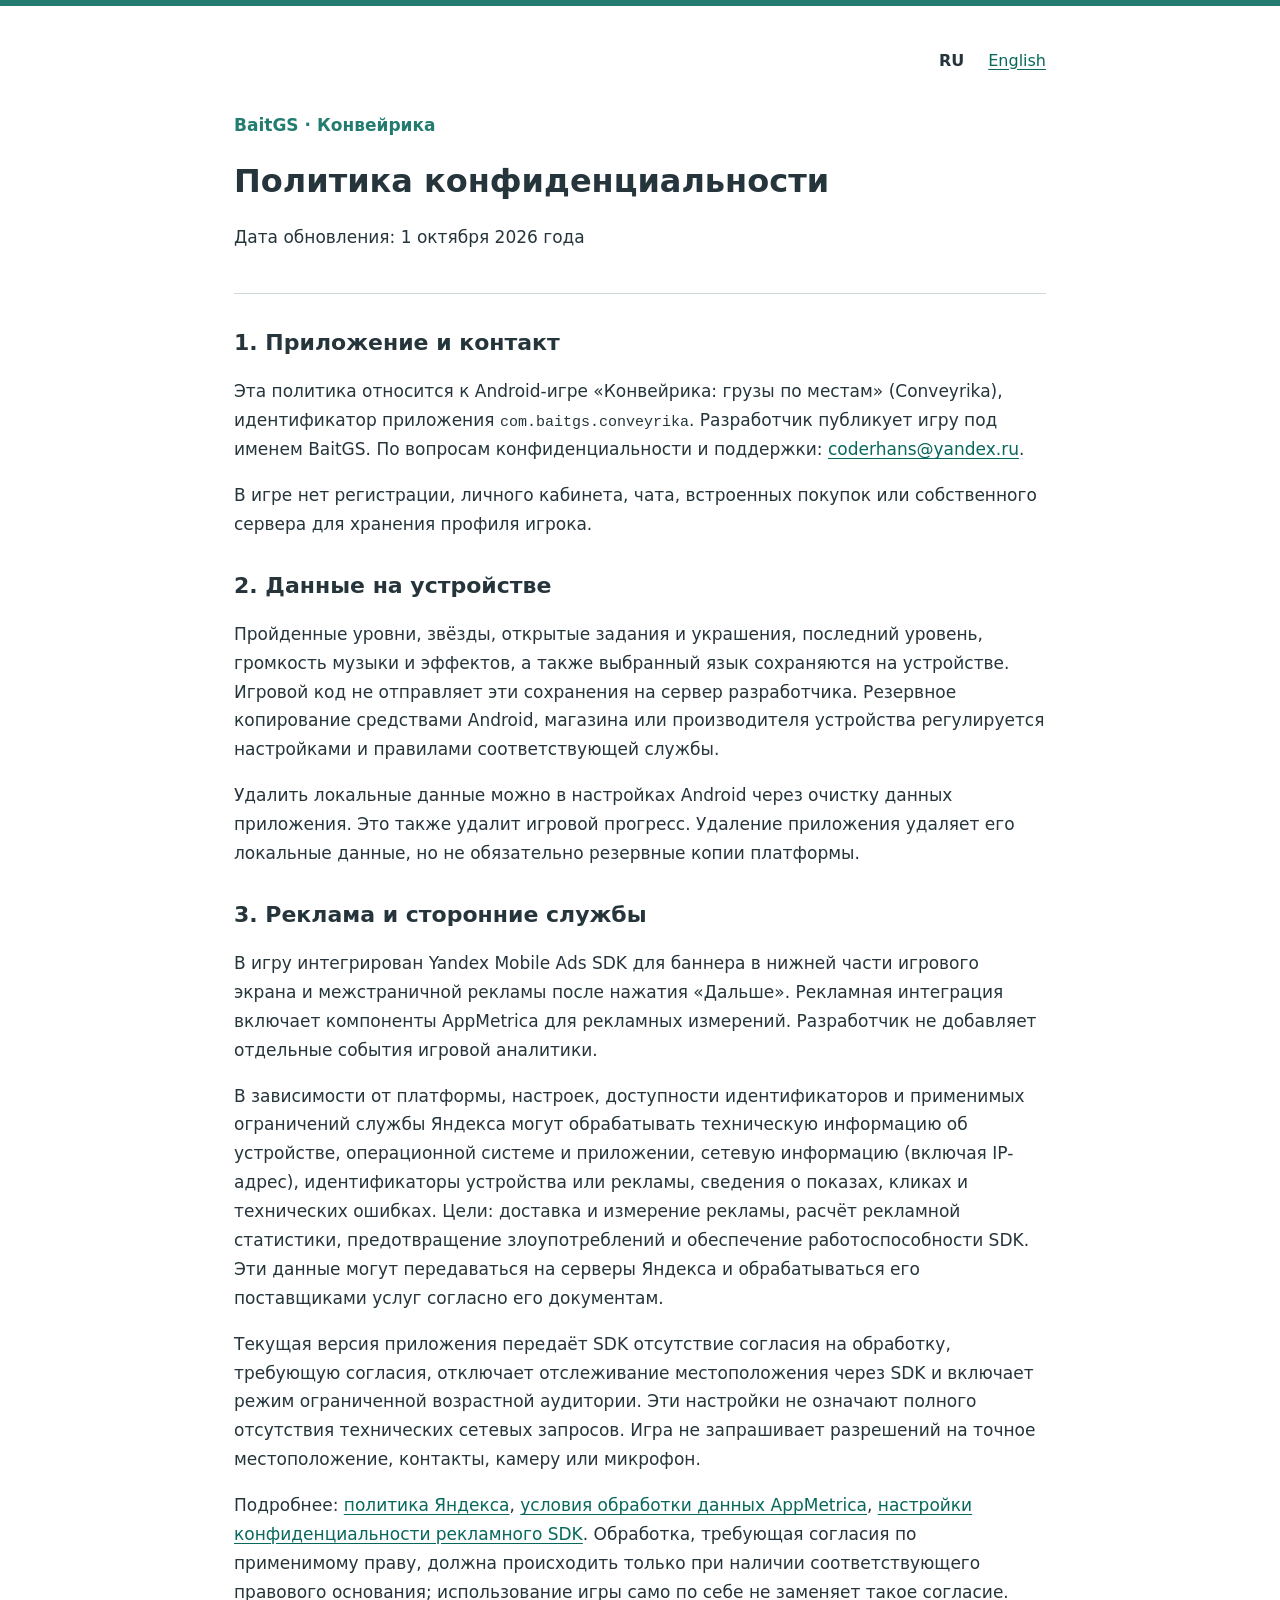
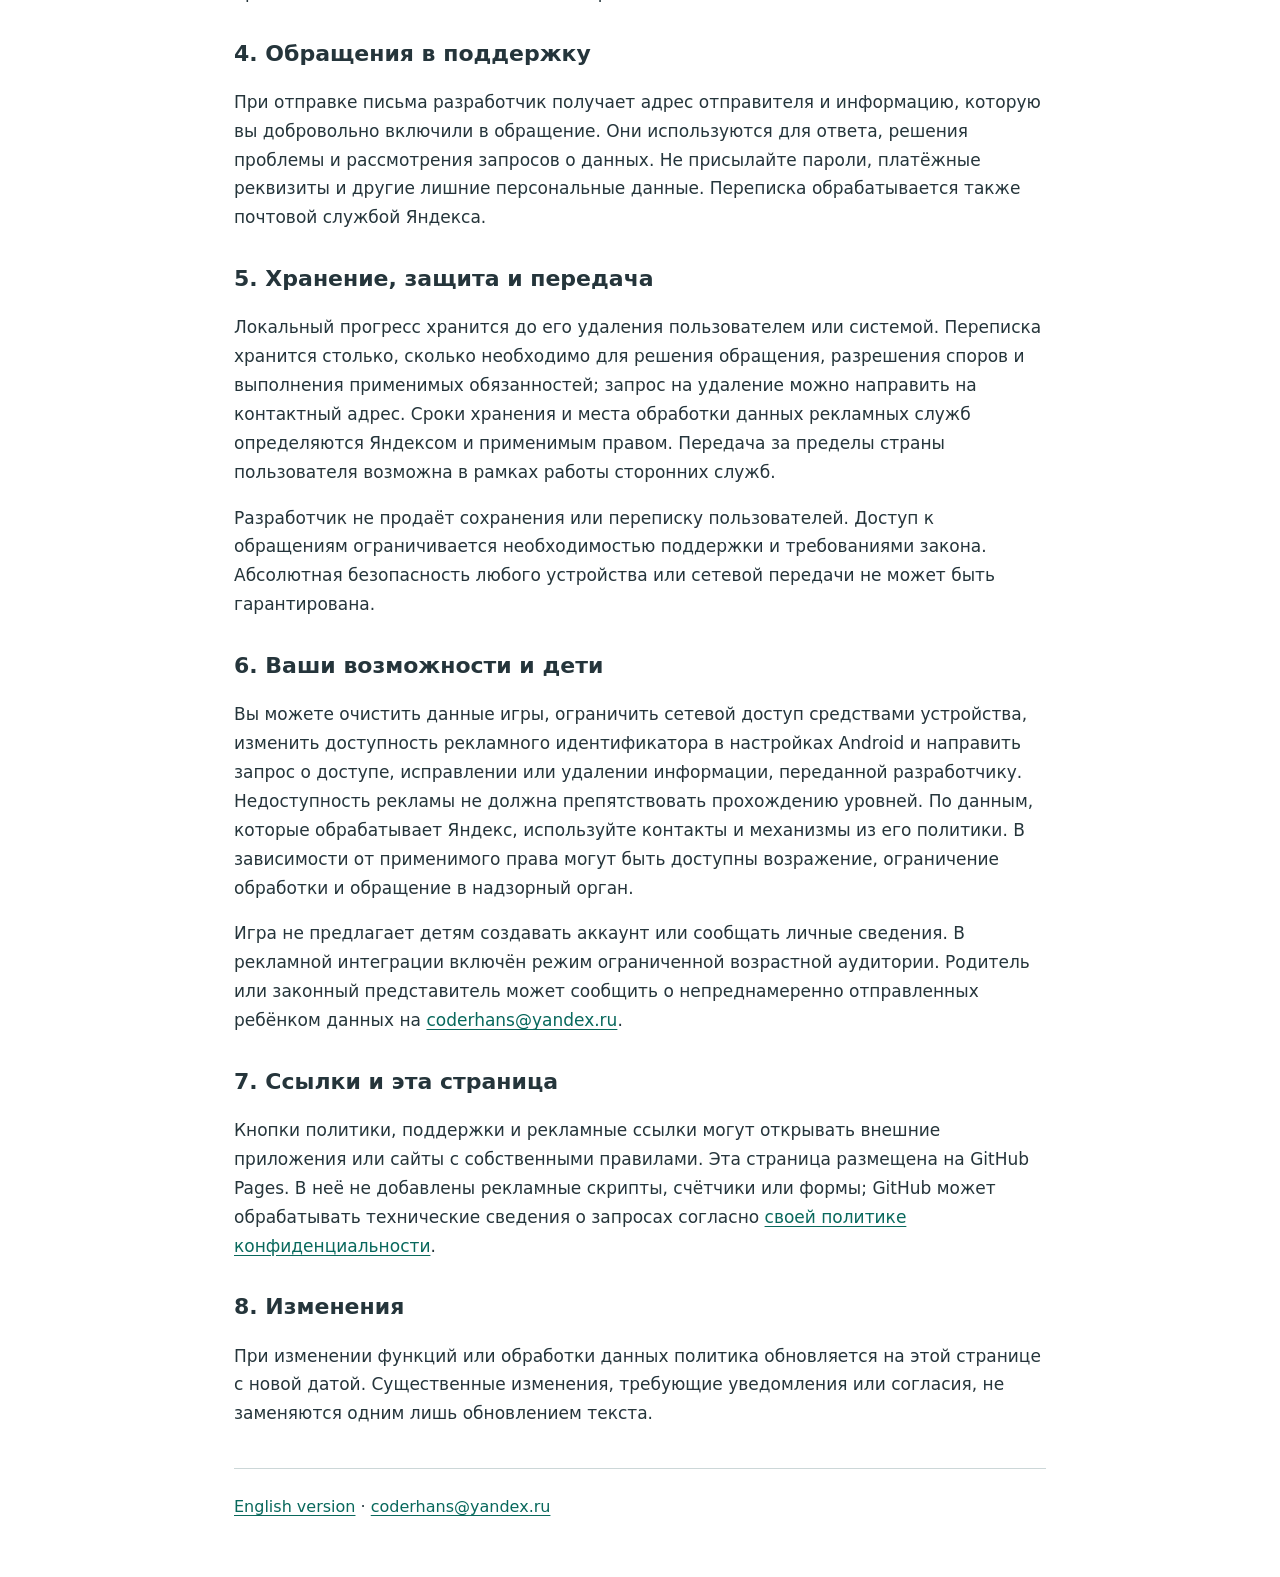
==== index.html @ af435f6a "Publish bilingual Conveyrika privacy policy" ====
<!doctype html>
<html lang="ru">
<head>
  <meta charset="utf-8">
  <meta name="viewport" content="width=device-width, initial-scale=1">
  <meta name="description" content="Политика конфиденциальности игры Конвейрика от BaitGS.">
  <title>Конвейрика | Политика конфиденциальности</title>
  <link rel="stylesheet" href="style.css">
</head>
<body>
<main>
  <nav aria-label="Язык"><strong>RU</strong><a href="en/" lang="en" hreflang="en">English</a></nav>
  <header><p class="brand">BaitGS · Конвейрика</p><h1>Политика конфиденциальности</h1><p>Дата обновления: 1 октября 2026 года</p></header>
  <section><h2>1. Приложение и контакт</h2>
  <p>Эта политика относится к Android-игре «Конвейрика: грузы по местам» (Conveyrika), идентификатор приложения <code>com.baitgs.conveyrika</code>. Разработчик публикует игру под именем BaitGS. По вопросам конфиденциальности и поддержки: <a href="mailto:coderhans@yandex.ru">coderhans@yandex.ru</a>.</p>
  <p>В игре нет регистрации, личного кабинета, чата, встроенных покупок или собственного сервера для хранения профиля игрока.</p></section>
  <section><h2>2. Данные на устройстве</h2>
  <p>Пройденные уровни, звёзды, открытые задания и украшения, последний уровень, громкость музыки и эффектов, а также выбранный язык сохраняются на устройстве. Игровой код не отправляет эти сохранения на сервер разработчика. Резервное копирование средствами Android, магазина или производителя устройства регулируется настройками и правилами соответствующей службы.</p>
  <p>Удалить локальные данные можно в настройках Android через очистку данных приложения. Это также удалит игровой прогресс. Удаление приложения удаляет его локальные данные, но не обязательно резервные копии платформы.</p></section>
  <section><h2>3. Реклама и сторонние службы</h2>
  <p>В игру интегрирован Yandex Mobile Ads SDK для баннера в нижней части игрового экрана и межстраничной рекламы после нажатия «Дальше». Рекламная интеграция включает компоненты AppMetrica для рекламных измерений. Разработчик не добавляет отдельные события игровой аналитики.</p>
  <p>В зависимости от платформы, настроек, доступности идентификаторов и применимых ограничений службы Яндекса могут обрабатывать техническую информацию об устройстве, операционной системе и приложении, сетевую информацию (включая IP-адрес), идентификаторы устройства или рекламы, сведения о показах, кликах и технических ошибках. Цели: доставка и измерение рекламы, расчёт рекламной статистики, предотвращение злоупотреблений и обеспечение работоспособности SDK. Эти данные могут передаваться на серверы Яндекса и обрабатываться его поставщиками услуг согласно его документам.</p>
  <p>Текущая версия приложения передаёт SDK отсутствие согласия на обработку, требующую согласия, отключает отслеживание местоположения через SDK и включает режим ограниченной возрастной аудитории. Эти настройки не означают полного отсутствия технических сетевых запросов. Игра не запрашивает разрешений на точное местоположение, контакты, камеру или микрофон.</p>
  <p>Подробнее: <a href="https://yandex.ru/legal/confidential/">политика Яндекса</a>, <a href="https://yandex.ru/legal/dpa_appmetrica/ru/">условия обработки данных AppMetrica</a>, <a href="https://ads.yandex.com/helpcenter/ru/dev/unity/gdpr">настройки конфиденциальности рекламного SDK</a>. Обработка, требующая согласия по применимому праву, должна происходить только при наличии соответствующего правового основания; использование игры само по себе не заменяет такое согласие.</p></section>
  <section><h2>4. Обращения в поддержку</h2>
  <p>При отправке письма разработчик получает адрес отправителя и информацию, которую вы добровольно включили в обращение. Они используются для ответа, решения проблемы и рассмотрения запросов о данных. Не присылайте пароли, платёжные реквизиты и другие лишние персональные данные. Переписка обрабатывается также почтовой службой Яндекса.</p></section>
  <section><h2>5. Хранение, защита и передача</h2>
  <p>Локальный прогресс хранится до его удаления пользователем или системой. Переписка хранится столько, сколько необходимо для решения обращения, разрешения споров и выполнения применимых обязанностей; запрос на удаление можно направить на контактный адрес. Сроки хранения и места обработки данных рекламных служб определяются Яндексом и применимым правом. Передача за пределы страны пользователя возможна в рамках работы сторонних служб.</p>
  <p>Разработчик не продаёт сохранения или переписку пользователей. Доступ к обращениям ограничивается необходимостью поддержки и требованиями закона. Абсолютная безопасность любого устройства или сетевой передачи не может быть гарантирована.</p></section>
  <section><h2>6. Ваши возможности и дети</h2>
  <p>Вы можете очистить данные игры, ограничить сетевой доступ средствами устройства, изменить доступность рекламного идентификатора в настройках Android и направить запрос о доступе, исправлении или удалении информации, переданной разработчику. Недоступность рекламы не должна препятствовать прохождению уровней. По данным, которые обрабатывает Яндекс, используйте контакты и механизмы из его политики. В зависимости от применимого права могут быть доступны возражение, ограничение обработки и обращение в надзорный орган.</p>
  <p>Игра не предлагает детям создавать аккаунт или сообщать личные сведения. В рекламной интеграции включён режим ограниченной возрастной аудитории. Родитель или законный представитель может сообщить о непреднамеренно отправленных ребёнком данных на <a href="mailto:coderhans@yandex.ru">coderhans@yandex.ru</a>.</p></section>
  <section><h2>7. Ссылки и эта страница</h2>
  <p>Кнопки политики, поддержки и рекламные ссылки могут открывать внешние приложения или сайты с собственными правилами. Эта страница размещена на GitHub Pages. В неё не добавлены рекламные скрипты, счётчики или формы; GitHub может обрабатывать технические сведения о запросах согласно <a href="https://docs.github.com/en/site-policy/privacy-policies/github-general-privacy-statement">своей политике конфиденциальности</a>.</p></section>
  <section><h2>8. Изменения</h2><p>При изменении функций или обработки данных политика обновляется на этой странице с новой датой. Существенные изменения, требующие уведомления или согласия, не заменяются одним лишь обновлением текста.</p></section>
  <footer><a href="en/" lang="en">English version</a> · <a href="mailto:coderhans@yandex.ru">coderhans@yandex.ru</a></footer>
</main>
</body>
</html>
---- style.css ----
:root { color-scheme: light; font-family: system-ui, sans-serif; color: #25353b; background: #fff; letter-spacing: 0; }
* { box-sizing: border-box; }
body { margin: 0; border-top: 6px solid #247c70; }
main { max-width: 860px; margin: auto; padding: 32px 24px 56px; }
nav { display: flex; justify-content: flex-end; align-items: center; gap: 24px; min-height: 44px; }
header { border-bottom: 1px solid #ccd7d8; margin-bottom: 34px; padding: 12px 0 24px; }
.brand { color: #247c70; font-weight: 700; }
h1 { font-size: 32px; line-height: 1.25; overflow-wrap: anywhere; }
h2 { font-size: 22px; line-height: 1.4; margin-top: 32px; }
p { font-size: 17px; line-height: 1.7; }
a { color: #08685c; text-underline-offset: 3px; overflow-wrap: anywhere; }
a:focus-visible { outline: 3px solid #ad6620; outline-offset: 5px; }
code { font-size: 15px; overflow-wrap: anywhere; }
footer { margin-top: 40px; border-top: 1px solid #ccd7d8; padding-top: 24px; line-height: 1.8; }
@media (max-width: 480px) { main { padding: 20px 20px 40px; } h1 { font-size: 28px; } }
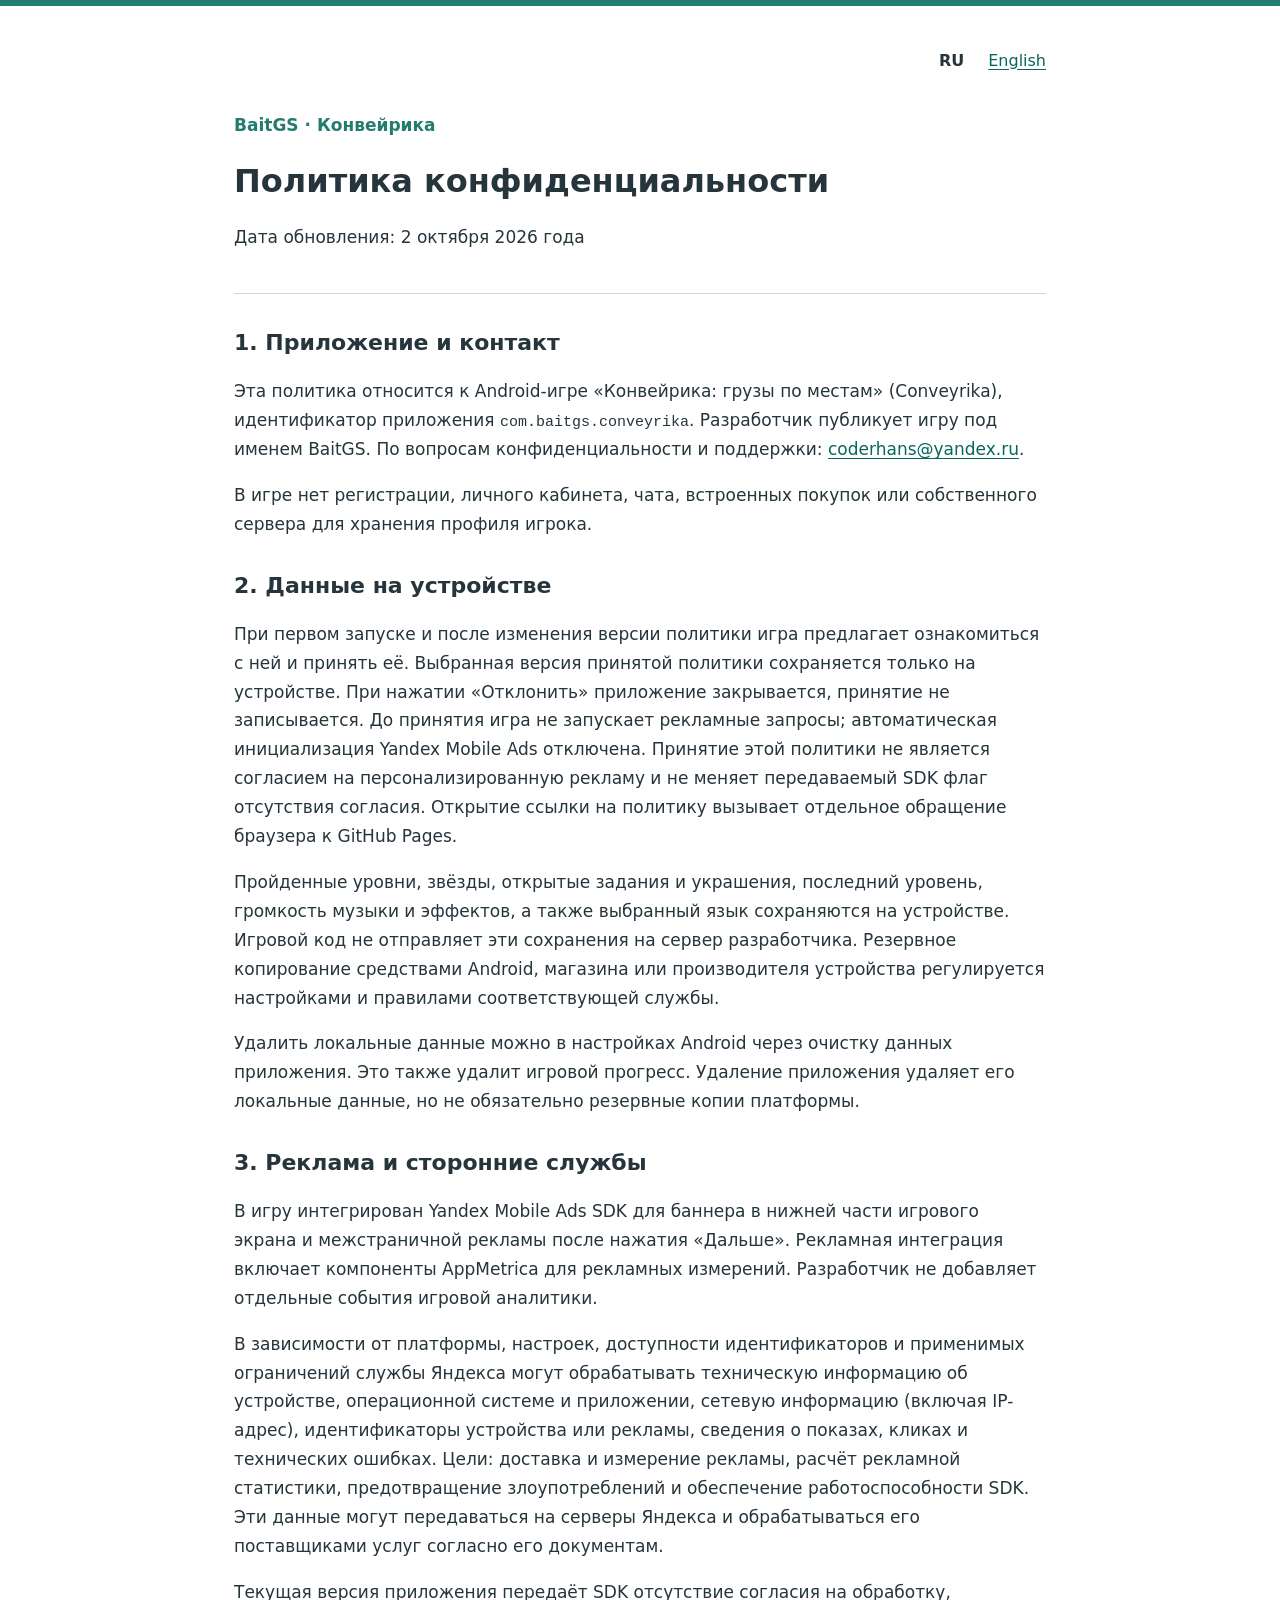
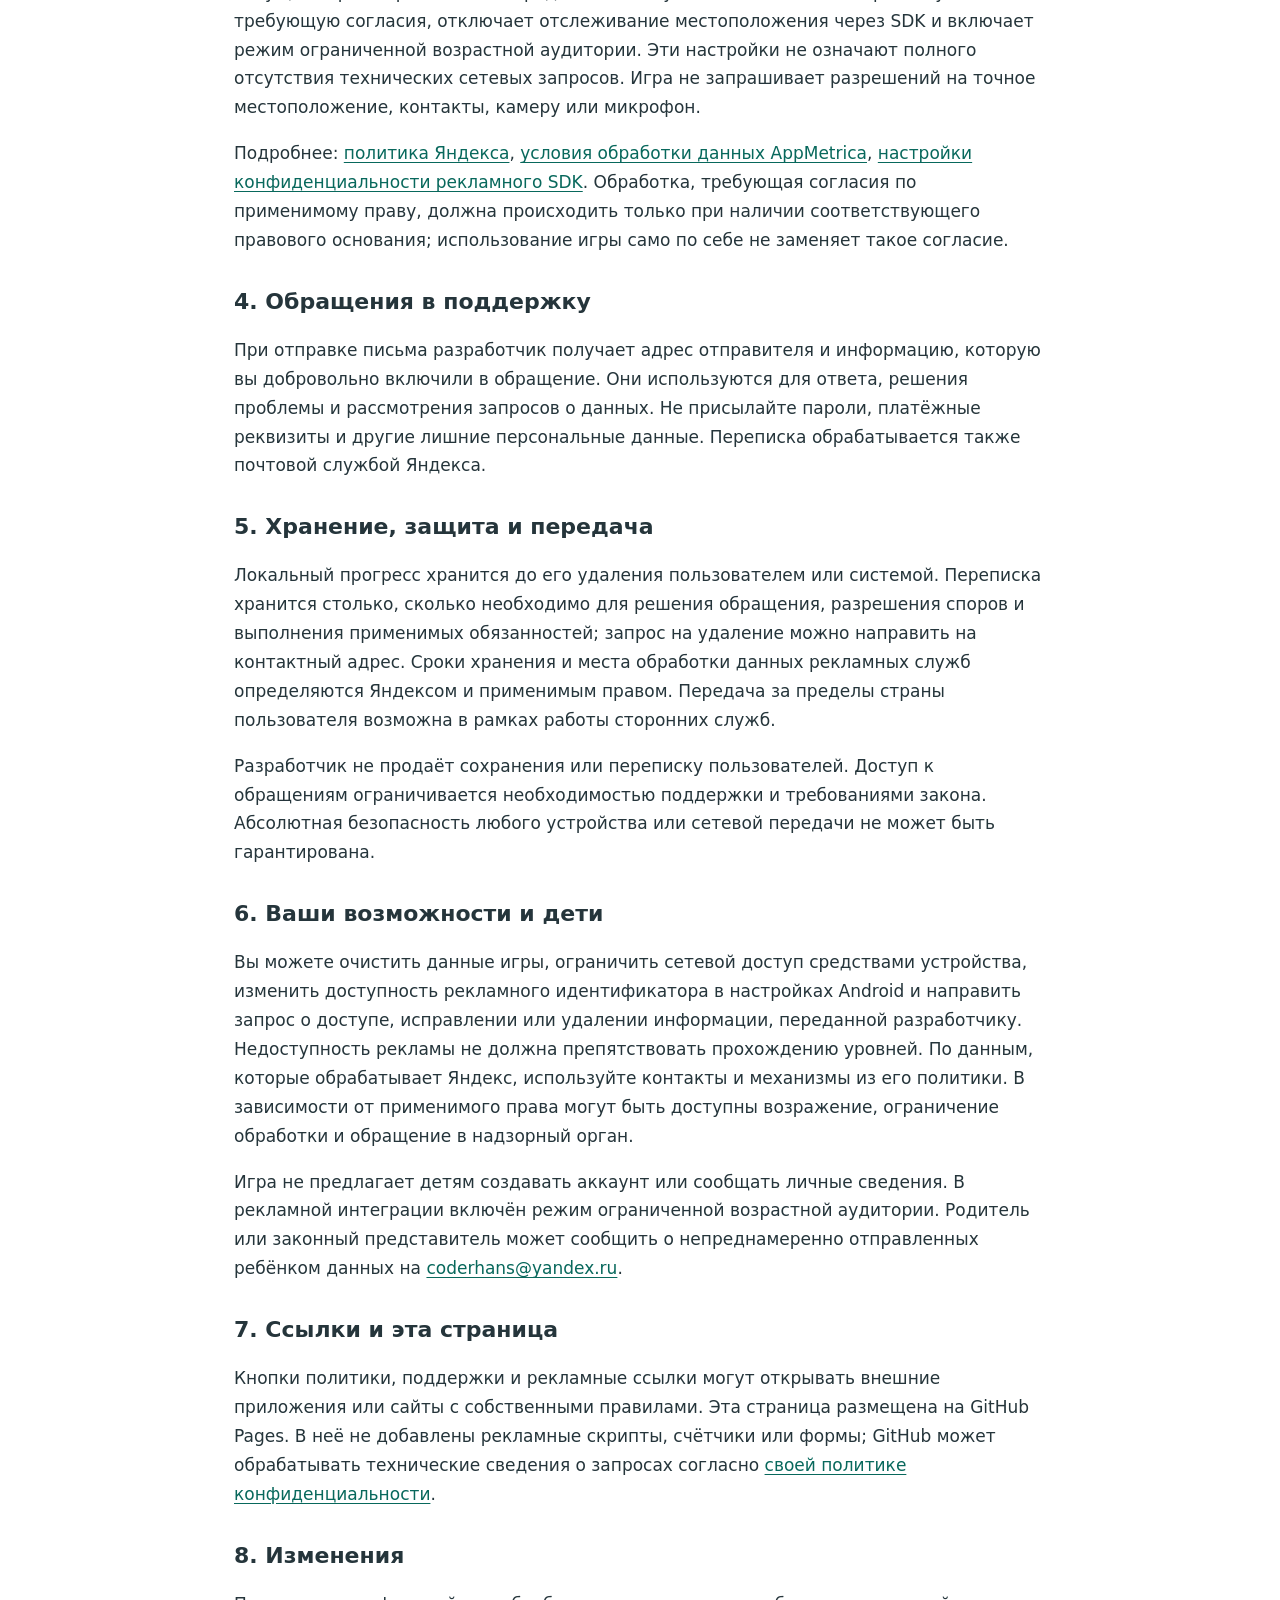
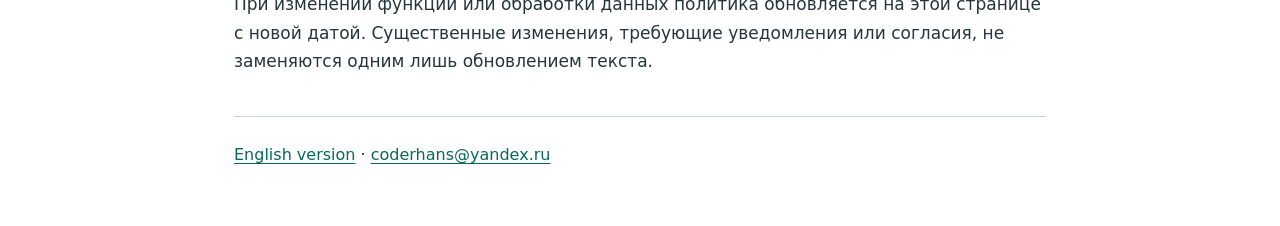
==== commit 72c350cb: "Describe startup policy acknowledgement and advertising gate" ====
--- a/index.html
+++ b/index.html
@@ -10,11 +10,12 @@
 <body>
 <main>
   <nav aria-label="Язык"><strong>RU</strong><a href="en/" lang="en" hreflang="en">English</a></nav>
-  <header><p class="brand">BaitGS · Конвейрика</p><h1>Политика конфиденциальности</h1><p>Дата обновления: 1 октября 2026 года</p></header>
+  <header><p class="brand">BaitGS · Конвейрика</p><h1>Политика конфиденциальности</h1><p>Дата обновления: 2 октября 2026 года</p></header>
   <section><h2>1. Приложение и контакт</h2>
   <p>Эта политика относится к Android-игре «Конвейрика: грузы по местам» (Conveyrika), идентификатор приложения <code>com.baitgs.conveyrika</code>. Разработчик публикует игру под именем BaitGS. По вопросам конфиденциальности и поддержки: <a href="mailto:coderhans@yandex.ru">coderhans@yandex.ru</a>.</p>
   <p>В игре нет регистрации, личного кабинета, чата, встроенных покупок или собственного сервера для хранения профиля игрока.</p></section>
   <section><h2>2. Данные на устройстве</h2>
+  <p>При первом запуске и после изменения версии политики игра предлагает ознакомиться с ней и принять её. Выбранная версия принятой политики сохраняется только на устройстве. При нажатии «Отклонить» приложение закрывается, принятие не записывается. До принятия игра не запускает рекламные запросы; автоматическая инициализация Yandex Mobile Ads отключена. Принятие этой политики не является согласием на персонализированную рекламу и не меняет передаваемый SDK флаг отсутствия согласия. Открытие ссылки на политику вызывает отдельное обращение браузера к GitHub Pages.</p>
   <p>Пройденные уровни, звёзды, открытые задания и украшения, последний уровень, громкость музыки и эффектов, а также выбранный язык сохраняются на устройстве. Игровой код не отправляет эти сохранения на сервер разработчика. Резервное копирование средствами Android, магазина или производителя устройства регулируется настройками и правилами соответствующей службы.</p>
   <p>Удалить локальные данные можно в настройках Android через очистку данных приложения. Это также удалит игровой прогресс. Удаление приложения удаляет его локальные данные, но не обязательно резервные копии платформы.</p></section>
   <section><h2>3. Реклама и сторонние службы</h2>
